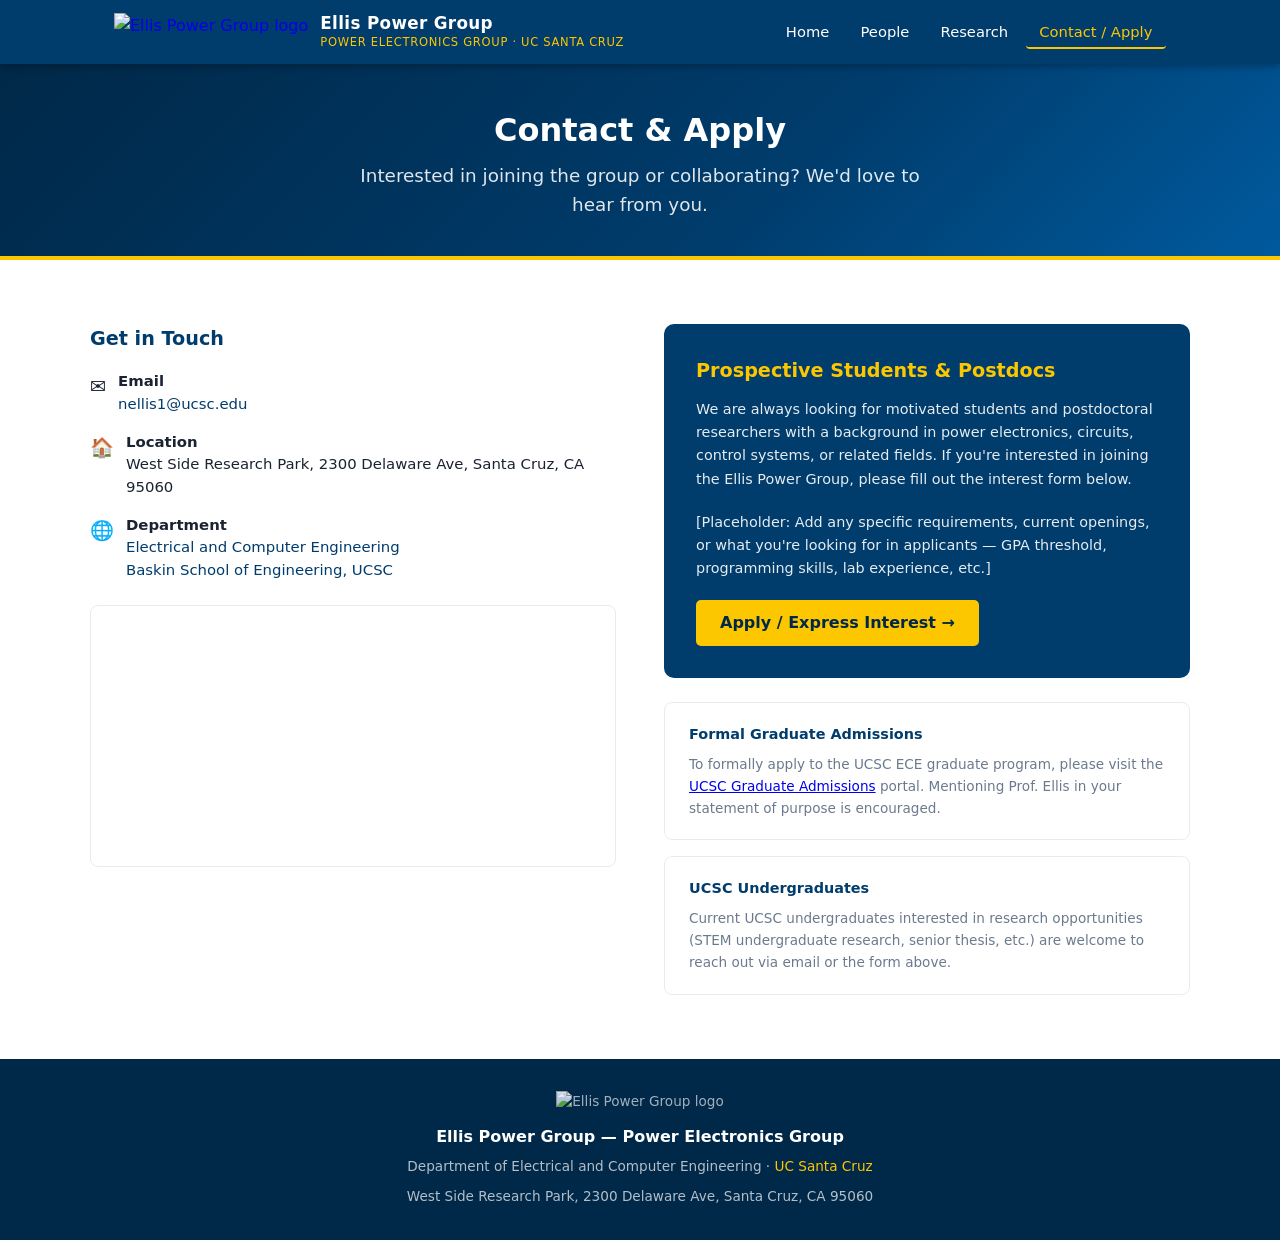
==== contact.html @ 70a6566e "remove room number" ====
<!DOCTYPE html>
<html lang="en">
<head>
  <meta charset="UTF-8" />
  <meta name="viewport" content="width=device-width, initial-scale=1.0" />
  <title>Contact / Apply — Ellis Power Group | UC Santa Cruz</title>
  <link rel="icon" href="images/EPG_simple_blue.png" type="image/png">
  <link rel="stylesheet" href="css/style.css" />
</head>
<body>

  <!-- ── Navbar ── -->
  <nav>
    <div class="nav-inner">
      <a href="index.html" class="nav-brand">
        <img src="images/EPG_simple_transparent_white.png" alt="Ellis Power Group logo" class="nav-logo">
        <div class="nav-brand-text">
          <span class="lab-name">Ellis Power Group</span>
          <span class="lab-sub">Power Electronics Group · UC Santa Cruz</span>
        </div>
      </a>
      <button class="nav-toggle" aria-label="Toggle menu" onclick="document.querySelector('.nav-links').classList.toggle('open')">
        <span></span><span></span><span></span>
      </button>
      <ul class="nav-links">
        <li><a href="index.html">Home</a></li>
        <li><a href="people.html">People</a></li>
        <li><a href="research.html">Research</a></li>
        <li><a href="contact.html" class="active">Contact / Apply</a></li>
      </ul>
    </div>
  </nav>

  <!-- ── Page header ── -->
  <header class="hero" style="padding: 3rem 1.5rem 2.5rem;">
    <h1 style="font-size:2rem;">Contact & Apply</h1>
    <p class="subtitle" style="margin-bottom:0;">
      Interested in joining the group or collaborating? We'd love to hear from you.
    </p>
  </header>

  <!-- ── Contact + Apply ── -->
  <section class="section">
    <div class="container">
      <div class="contact-grid">

        <!-- Left: contact info -->
        <div class="contact-info">
          <h3>Get in Touch</h3>

          <div class="contact-item">
            <span class="contact-icon">&#9993;</span>
            <p>
              <strong>Email</strong><br />
              <a href="mailto:nellis1@ucsc.edu">nellis1@ucsc.edu</a>
            </p>
          </div>

          <div class="contact-item">
            <span class="contact-icon">&#127968;</span>
            <p>
              <strong>Location</strong><br />
              West Side Research Park, 2300 Delaware Ave, Santa Cruz, CA 95060
            </p>
          </div>

          <div class="contact-item">
            <span class="contact-icon">&#127760;</span>
            <p>
              <strong>Department</strong><br />
              <a href="https://www.soe.ucsc.edu/departments/electrical-and-computer-engineering" target="_blank">
                Electrical and Computer Engineering<br />
                Baskin School of Engineering, UCSC
              </a>
            </p>
          </div>

          <!-- Optional: embedded map or photo of building -->
          <div style="margin-top:1.5rem; border-radius:8px; overflow:hidden; border:1px solid var(--gray-light);">
            <iframe
              src="https://maps.google.com/maps?q=2300+Delaware+Ave,+Santa+Cruz,+CA+95060&output=embed"
              width="100%"
              height="260"
              style="border:0; display:block;"
              allowfullscreen=""
              loading="lazy"
              referrerpolicy="no-referrer-when-downgrade"
              title="Ellis Power Group location">
            </iframe>
          </div>
        </div>

        <!-- Right: apply box -->
        <div>
          <div class="apply-box">
            <h3>Prospective Students & Postdocs</h3>
            <p>
              We are always looking for motivated students and postdoctoral researchers
              with a background in power electronics, circuits, control systems, or
              related fields. If you're interested in joining the Ellis Power Group, please
              fill out the interest form below.
            </p>
            <p>
              [Placeholder: Add any specific requirements, current openings, or what
              you're looking for in applicants — GPA threshold, programming skills,
              lab experience, etc.]
            </p>
            <!--
              Replace the href below with your actual Google Form URL.
              It will look like: https://forms.gle/XXXXXXXXXXXXXXXXXX
            -->
            <a href="[YOUR GOOGLE FORM URL HERE]" target="_blank" class="btn btn-gold" style="font-size:1rem; padding: 0.65rem 1.5rem;">
              Apply / Express Interest &#8594;
            </a>
          </div>

          <!-- Graduate admissions note -->
          <div style="margin-top:1.5rem; padding:1.25rem 1.5rem; border:1px solid var(--gray-light); border-radius:8px;">
            <p style="font-size:0.9rem; font-weight:700; color:var(--blue); margin-bottom:0.5rem;">
              Formal Graduate Admissions
            </p>
            <p style="font-size:0.85rem; color:var(--gray); line-height:1.6;">
              To formally apply to the UCSC ECE graduate program, please visit the
              <a href="https://gradadmissions.ucsc.edu/" target="_blank">UCSC Graduate Admissions</a>
              portal. Mentioning Prof. Ellis in your statement of purpose is encouraged.
            </p>
          </div>

          <!-- Undergraduate note -->
          <div style="margin-top:1rem; padding:1.25rem 1.5rem; border:1px solid var(--gray-light); border-radius:8px;">
            <p style="font-size:0.9rem; font-weight:700; color:var(--blue); margin-bottom:0.5rem;">
              UCSC Undergraduates
            </p>
            <p style="font-size:0.85rem; color:var(--gray); line-height:1.6;">
              Current UCSC undergraduates interested in research opportunities (STEM undergraduate
              research, senior thesis, etc.) are welcome to reach out via email or the form above.
            </p>
          </div>
        </div>

      </div>
    </div>
  </section>

  <!-- ── Footer ── -->
  <footer>
    <div class="footer-inner">
      <img src="images/EPG_simple_transparent_white.png" alt="Ellis Power Group logo" class="footer-logo">
      <p class="footer-top">Ellis Power Group — Power Electronics Group</p>
      <p>Department of Electrical and Computer Engineering · <a href="https://www.ucsc.edu" target="_blank">UC Santa Cruz</a></p>
      <p style="margin-top:0.5rem;">West Side Research Park, 2300 Delaware Ave, Santa Cruz, CA 95060</p>
    </div>
  </footer>

</body>
</html>
---- css/style.css ----
/* UCSC Ellis Power Group — Power Electronics Lab */
:root {
  --blue: #003C6C;
  --blue-dark: #002848;
  --gold: #FDC700;
  --gold-dark: #e0b000;
  --white: #ffffff;
  --off-white: #f5f7fa;
  --gray-light: #e8ecf0;
  --gray: #6b7a8d;
  --text: #1a2332;
}

* {
  box-sizing: border-box;
  margin: 0;
  padding: 0;
}

body {
  font-family: 'Segoe UI', system-ui, -apple-system, sans-serif;
  color: var(--text);
  background: var(--white);
  line-height: 1.6;
}

/* ── Navbar ── */
nav {
  background: var(--blue);
  position: sticky;
  top: 0;
  z-index: 100;
  box-shadow: 0 2px 8px rgba(0,0,0,0.3);
}

.nav-inner {
  max-width: 1100px;
  margin: 0 auto;
  padding: 0 1.5rem;
  display: flex;
  align-items: center;
  justify-content: space-between;
  height: 64px;
}

.nav-brand {
  display: flex;
  flex-direction: row;
  align-items: center;
  gap: 0.75rem;
  text-decoration: none;
}

.nav-logo {
  height: 38px;
  width: auto;
  flex-shrink: 0;
}

.nav-brand-text {
  display: flex;
  flex-direction: column;
}

.nav-brand .lab-name {
  color: var(--white);
  font-size: 1.05rem;
  font-weight: 700;
  letter-spacing: 0.02em;
  line-height: 1.2;
}

.nav-brand .lab-sub {
  color: var(--gold);
  font-size: 0.72rem;
  font-weight: 500;
  letter-spacing: 0.06em;
  text-transform: uppercase;
}

.nav-links {
  list-style: none;
  display: flex;
  gap: 0.25rem;
}

.nav-links a {
  color: var(--white);
  text-decoration: none;
  font-size: 0.92rem;
  font-weight: 500;
  padding: 0.4rem 0.85rem;
  border-radius: 4px;
  transition: background 0.15s, color 0.15s;
  border-bottom: 2px solid transparent;
}

.nav-links a:hover {
  background: rgba(255,255,255,0.1);
  border-bottom-color: var(--gold);
}

.nav-links a.active {
  color: var(--gold);
  border-bottom-color: var(--gold);
}

/* Hamburger (mobile) */
.nav-toggle {
  display: none;
  background: none;
  border: none;
  cursor: pointer;
  padding: 0.5rem;
}

.nav-toggle span {
  display: block;
  width: 22px;
  height: 2px;
  background: var(--white);
  margin: 5px 0;
  transition: transform 0.2s;
}

/* ── Hero ── */
.hero {
  background: linear-gradient(135deg, var(--blue-dark) 0%, var(--blue) 60%, #005a9e 100%);
  color: var(--white);
  padding: 5rem 1.5rem 4rem;
  text-align: center;
  position: relative;
  overflow: hidden;
}

.hero::after {
  content: '';
  position: absolute;
  bottom: 0;
  left: 0;
  right: 0;
  height: 4px;
  background: var(--gold);
}

.hero h1 {
  font-size: 2.6rem;
  font-weight: 800;
  line-height: 1.15;
  max-width: 720px;
  margin: 0 auto 0.75rem;
}

.hero h1 span {
  color: var(--gold);
}

.hero .subtitle {
  font-size: 1.15rem;
  opacity: 0.88;
  max-width: 600px;
  margin: 0 auto 2rem;
}

.hero .ucsc-tag {
  display: inline-block;
  background: rgba(253, 199, 0, 0.15);
  border: 1px solid var(--gold);
  color: var(--gold);
  font-size: 0.8rem;
  font-weight: 600;
  letter-spacing: 0.08em;
  text-transform: uppercase;
  padding: 0.3rem 0.9rem;
  border-radius: 20px;
  margin-bottom: 1.2rem;
}

/* ── Sections ── */
.section {
  padding: 4rem 1.5rem;
}

.section-alt {
  background: var(--off-white);
}

.section-tight {
  padding-top: 2rem;
  padding-bottom: 2rem;
}

.container {
  max-width: 1100px;
  margin: 0 auto;
}

.section-title {
  font-size: 1.7rem;
  font-weight: 700;
  color: var(--blue);
  margin-bottom: 0.4rem;
}

.section-title::after {
  content: '';
  display: block;
  width: 48px;
  height: 3px;
  background: var(--gold);
  margin-top: 0.5rem;
  border-radius: 2px;
}

.section-lead {
  color: var(--gray);
  font-size: 1rem;
  margin-top: 0.75rem;
  margin-bottom: 2.5rem;
  max-width: 680px;
}

/* ── Cards ── */
.card-grid {
  display: grid;
  gap: 1.5rem;
}

.card-grid-3 { grid-template-columns: repeat(auto-fill, minmax(280px, 1fr)); }
.card-grid-2 { grid-template-columns: repeat(auto-fill, minmax(340px, 1fr)); }

.card {
  background: var(--white);
  border-radius: 10px;
  overflow: hidden;
  box-shadow: 0 2px 10px rgba(0,0,0,0.07);
  transition: transform 0.2s, box-shadow 0.2s;
  border: 1px solid var(--gray-light);
  display: flex;
  flex-direction: column;
}

.research-body {
  display: flex;
  flex-direction: column;
  flex: 1;
}

.card:hover {
  transform: translateY(-3px);
  box-shadow: 0 6px 20px rgba(0,0,0,0.12);
}

/* ── People Cards ── */
.person-img {
  width: 100%;
  aspect-ratio: 1/1;
  object-fit: cover;
  background: var(--gray-light);
  display: flex;
  align-items: center;
  justify-content: center;
  font-size: 3rem;
  color: var(--gray);
}

.person-img.placeholder {
  height: 220px;
  background: linear-gradient(135deg, var(--gray-light), #d0d8e0);
  display: flex;
  align-items: center;
  justify-content: center;
}

.person-img.placeholder::after {
  content: '👤';
  font-size: 3.5rem;
  opacity: 0.4;
}

.person-body {
  padding: 1.25rem;
}

.person-name {
  font-size: 1.1rem;
  font-weight: 700;
  color: var(--blue);
  margin-bottom: 0.2rem;
}

.person-role {
  font-size: 0.82rem;
  font-weight: 600;
  color: var(--gold-dark);
  text-transform: uppercase;
  letter-spacing: 0.05em;
  margin-bottom: 0.6rem;
}

.person-bio {
  font-size: 0.88rem;
  color: var(--gray);
  line-height: 1.55;
}

/* PI card — spans full width */
.pi-card {
  grid-column: 1 / -1;
  display: flex;
  flex-direction: row;
  gap: 2rem;
  align-items: flex-start;
}

.pi-card .person-img.placeholder {
  flex-shrink: 0;
  width: 180px;
  height: 180px;
  border-radius: 8px;
}

.pi-card .person-body {
  padding: 1.5rem 1.5rem 1.5rem 0;
}

.pi-card .person-name { font-size: 1.4rem; }

/* ── Research Cards ── */
.research-img {
  width: 100%;
  height: 200px;
  object-fit: contain;
  background: #fff;
}

.research-img.placeholder {
  display: flex;
  align-items: center;
  justify-content: center;
  background: linear-gradient(135deg, #002848, var(--blue));
  color: var(--gold);
  font-size: 0.85rem;
  font-weight: 600;
  letter-spacing: 0.05em;
  text-transform: uppercase;
}

.research-body {
  padding: 1.25rem;
}

.research-body .btn {
  margin-top: auto;
  align-self: flex-start;
}

.research-title {
  font-size: 1rem;
  font-weight: 700;
  color: var(--blue);
  margin-bottom: 0.5rem;
  line-height: 1.35;
}

.research-desc {
  font-size: 0.87rem;
  color: var(--gray);
  margin-bottom: 1rem;
  line-height: 1.55;
}

#news-section .research-desc {
  display: -webkit-box;
  -webkit-line-clamp: 3;
  -webkit-box-orient: vertical;
  overflow: hidden;
}

.btn {
  display: inline-block;
  padding: 0.45rem 1rem;
  border-radius: 5px;
  font-size: 0.85rem;
  font-weight: 600;
  text-decoration: none;
  transition: background 0.15s, color 0.15s;
}

.btn-blue {
  background: var(--blue);
  color: var(--white);
}

.btn-blue:hover {
  background: var(--blue-dark);
}

.btn-outline {
  border: 2px solid var(--blue);
  color: var(--blue);
  background: transparent;
}

.btn-outline:hover {
  background: var(--blue);
  color: var(--white);
}

/* ── Contact Page ── */
.contact-grid {
  display: grid;
  grid-template-columns: 1fr 1fr;
  gap: 3rem;
  align-items: start;
}

.contact-info h3 {
  font-size: 1.2rem;
  color: var(--blue);
  margin-bottom: 1rem;
}

.contact-item {
  display: flex;
  gap: 0.75rem;
  margin-bottom: 1rem;
  align-items: flex-start;
}

.contact-icon {
  font-size: 1.2rem;
  margin-top: 0.1rem;
  flex-shrink: 0;
}

.contact-item p {
  font-size: 0.93rem;
  color: var(--text);
  line-height: 1.5;
}

.contact-item a {
  color: var(--blue);
  text-decoration: none;
}

.contact-item a:hover {
  text-decoration: underline;
}

.apply-box {
  background: var(--blue);
  color: var(--white);
  border-radius: 10px;
  padding: 2rem;
}

.apply-box h3 {
  font-size: 1.2rem;
  margin-bottom: 0.75rem;
  color: var(--gold);
}

.apply-box p {
  font-size: 0.9rem;
  opacity: 0.9;
  margin-bottom: 1.25rem;
  line-height: 1.6;
}

.btn-gold {
  background: var(--gold);
  color: var(--blue-dark);
  font-weight: 700;
}

.btn-gold:hover {
  background: var(--gold-dark);
}

/* ── Highlights (home) ── */
.highlight-strip {
  display: grid;
  grid-template-columns: repeat(auto-fit, minmax(200px, 1fr));
  gap: 1.5rem;
  margin-top: 2rem;
}

.highlight-item {
  text-align: center;
  padding: 1.5rem 1rem;
  border-radius: 8px;
  background: var(--white);
  border: 1px solid var(--gray-light);
}

.highlight-number {
  font-size: 2.2rem;
  font-weight: 800;
  color: var(--blue);
  display: block;
}

.highlight-label {
  font-size: 0.85rem;
  color: var(--gray);
  font-weight: 500;
}

/* ── Footer ── */
footer {
  background: var(--blue-dark);
  color: rgba(255,255,255,0.7);
  text-align: center;
  padding: 2rem 1.5rem;
  font-size: 0.85rem;
}

footer a {
  color: var(--gold);
  text-decoration: none;
}

footer a:hover { text-decoration: underline; }

footer .footer-inner {
  max-width: 1100px;
  margin: 0 auto;
}

footer .footer-top {
  font-size: 1rem;
  font-weight: 600;
  color: var(--white);
  margin-bottom: 0.4rem;
}

.footer-logo {
  height: 48px;
  width: auto;
  opacity: 0.9;
  margin-bottom: 0.75rem;
}

/* ── About layout ── */
.about-layout {
  display: flex;
  align-items: center;
  gap: 3rem;
}

.about-text {
  flex: 1;
}

.about-logo {
  flex-shrink: 0;
}

.about-logo img {
  width: 220px;
  height: auto;
}

/* ── Group dividers ── */
.people-group-label {
  font-size: 1.1rem;
  font-weight: 700;
  color: var(--blue);
  border-bottom: 2px solid var(--gold);
  padding-bottom: 0.4rem;
  margin: 2.5rem 0 1.25rem;
}

/* ── Responsive ── */
@media (max-width: 768px) {
  .nav-links { display: none; flex-direction: column; position: absolute; top: 64px; left: 0; right: 0; background: var(--blue-dark); padding: 1rem; gap: 0; }
  .nav-links.open { display: flex; }
  .nav-links a { padding: 0.75rem 1rem; border-radius: 0; border-bottom: 1px solid rgba(255,255,255,0.1); }
  .nav-toggle { display: block; }

  .hero h1 { font-size: 1.8rem; }
  .about-layout { flex-direction: column; }
  .about-logo img { width: 160px; }
  .pi-card { flex-direction: column; }
  .pi-card .person-img.placeholder { width: 100%; }
  .contact-grid { grid-template-columns: 1fr; }
}

/* ── News Carousel ── */
.carousel-wrapper {
  display: flex;
  align-items: center;
  gap: 0.75rem;
}

.carousel-track-container {
  overflow: hidden;
  flex: 1;
}

.carousel-track {
  display: flex;
  gap: 1.5rem;
  transition: transform 0.4s ease;
}

.carousel-track .card {
  flex: 0 0 calc(33.333% - 1rem);
  min-width: 0;
}

@media (max-width: 1023px) {
  .carousel-track .card { flex: 0 0 calc(50% - 0.75rem); }
}

@media (max-width: 639px) {
  .carousel-track .card { flex: 0 0 100%; }
}

.carousel-btn {
  flex-shrink: 0;
  width: 2.5rem;
  height: 2.5rem;
  border-radius: 50%;
  border: none;
  background: var(--blue);
  color: #fff;
  font-size: 1.6rem;
  line-height: 1;
  cursor: pointer;
  display: flex;
  align-items: center;
  justify-content: center;
  transition: background 0.2s;
}

.carousel-btn:hover { background: var(--blue-dark); }
.carousel-btn:disabled { background: var(--gray-light); cursor: default; }

/* ── News Modal ── */
.modal-overlay {
  display: none;
  position: fixed;
  inset: 0;
  background: rgba(0,0,0,0.5);
  z-index: 1000;
  align-items: center;
  justify-content: center;
  padding: 1.5rem;
}

.modal-overlay.open {
  display: flex;
}

.modal-box {
  background: #fff;
  border-radius: 10px;
  padding: 2rem;
  max-width: 620px;
  width: 100%;
  max-height: 80vh;
  overflow-y: auto;
  position: relative;
  box-shadow: 0 8px 32px rgba(0,0,0,0.2);
}

.modal-close {
  position: absolute;
  top: 1rem;
  right: 1rem;
  background: none;
  border: none;
  font-size: 1.5rem;
  cursor: pointer;
  color: var(--gray);
  line-height: 1;
}

.modal-close:hover {
  color: var(--blue);
}
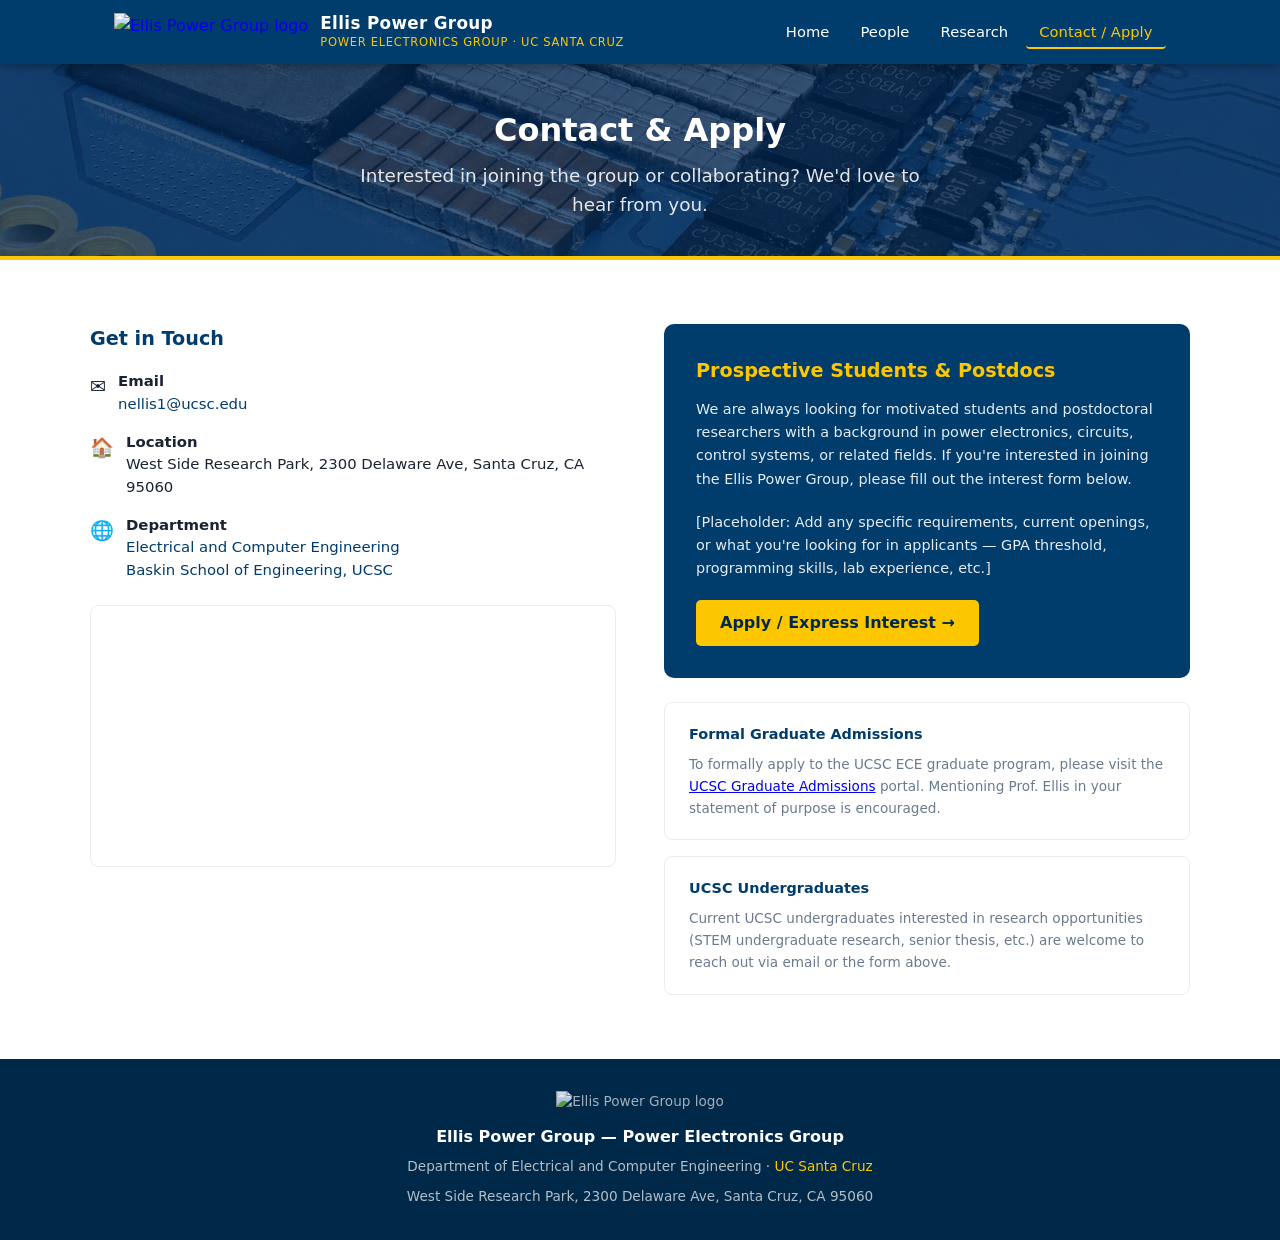
==== commit 27bbe044: "Deploy latest site updates" ====
--- a/contact.html
+++ b/contact.html
@@ -78,7 +78,7 @@
           <!-- Optional: embedded map or photo of building -->
           <div style="margin-top:1.5rem; border-radius:8px; overflow:hidden; border:1px solid var(--gray-light);">
             <iframe
-              src="https://maps.google.com/maps?q=2300+Delaware+Ave,+Santa+Cruz,+CA+95060&output=embed"
+              src="https://maps.google.com/maps?q=2300+Delaware+Ave,+Santa+Cruz,+CA+95060&z=13&output=embed"
               width="100%"
               height="260"
               style="border:0; display:block;"
--- a/css/style.css
+++ b/css/style.css
@@ -125,12 +125,22 @@
 
 /* ── Hero ── */
 .hero {
-  background: linear-gradient(135deg, var(--blue-dark) 0%, var(--blue) 60%, #005a9e 100%);
+  background: url('../images/banner_blue3.png') center/cover no-repeat;
+  background-color: var(--blue-dark);
   color: var(--white);
   padding: 5rem 1.5rem 4rem;
   text-align: center;
   position: relative;
   overflow: hidden;
+}
+
+.hero::before {
+  content: '';
+  position: absolute;
+  inset: 0;
+  background: rgba(0, 38, 82, 0.75);
+  pointer-events: none;
+  z-index: 0;
 }
 
 .hero::after {
@@ -141,6 +151,12 @@
   right: 0;
   height: 4px;
   background: var(--gold);
+  z-index: 1;
+}
+
+.hero > * {
+  position: relative;
+  z-index: 2;
 }
 
 .hero h1 {
@@ -332,6 +348,7 @@
   height: 200px;
   object-fit: contain;
   background: #fff;
+  margin-top: 0.75rem;
 }
 
 .research-img.placeholder {
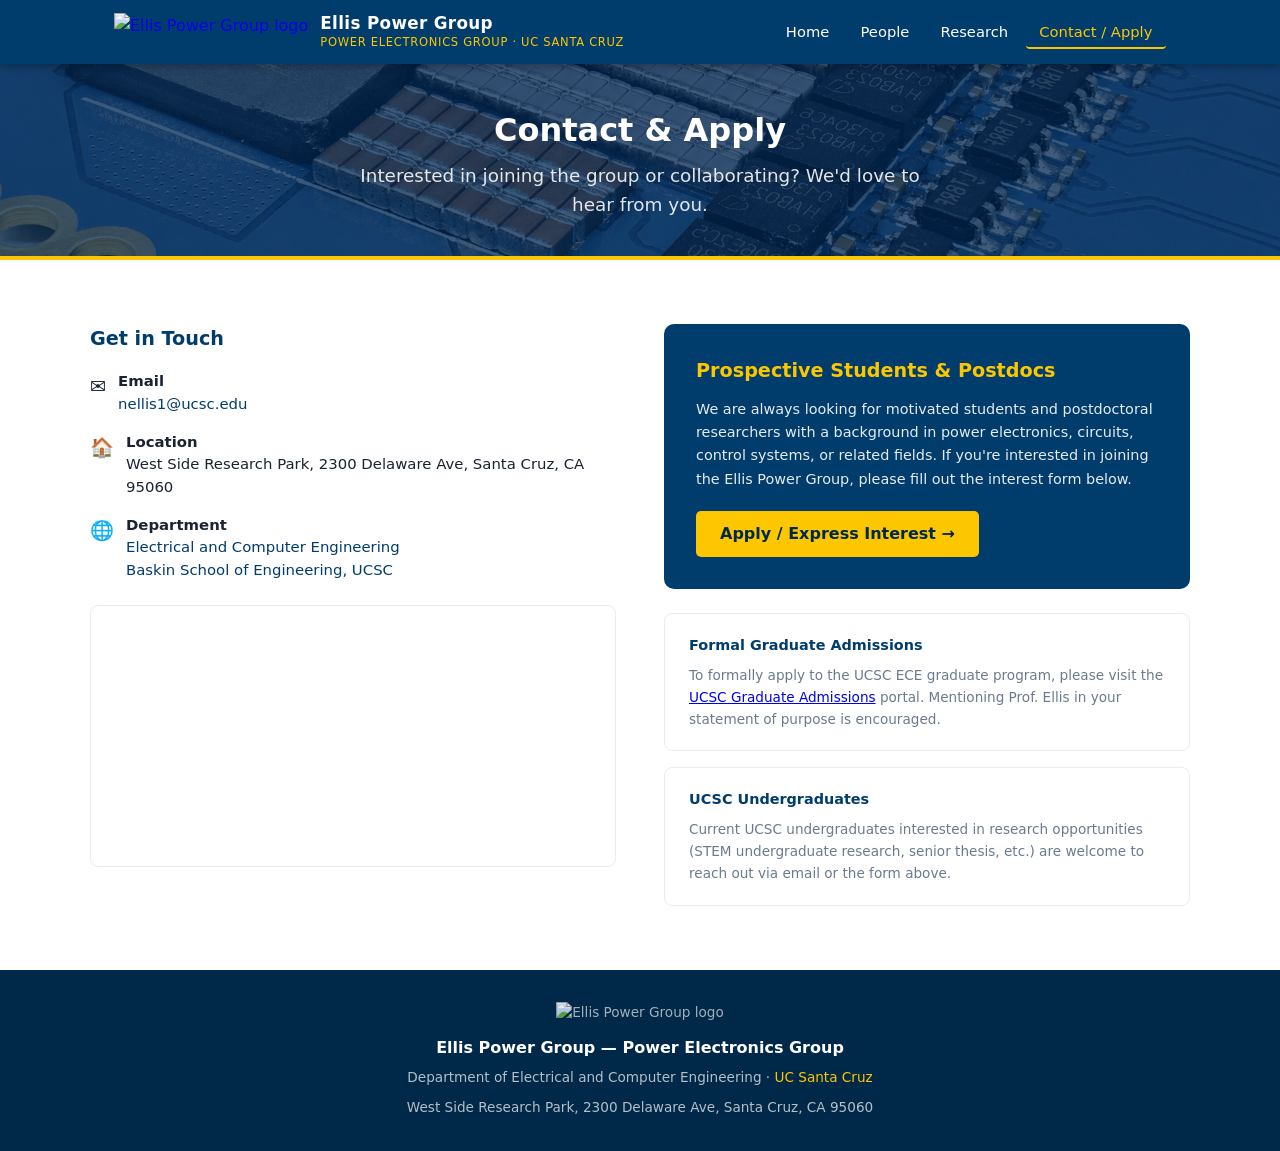
==== commit c1f256a5: "Update homepage news and research assets" ====
--- a/contact.html
+++ b/contact.html
@@ -100,11 +100,6 @@
               related fields. If you're interested in joining the Ellis Power Group, please
               fill out the interest form below.
             </p>
-            <p>
-              [Placeholder: Add any specific requirements, current openings, or what
-              you're looking for in applicants — GPA threshold, programming skills,
-              lab experience, etc.]
-            </p>
             <!--
               Replace the href below with your actual Google Form URL.
               It will look like: https://forms.gle/XXXXXXXXXXXXXXXXXX
--- a/css/style.css
+++ b/css/style.css
@@ -203,7 +203,7 @@
 
 .section-tight {
   padding-top: 2rem;
-  padding-bottom: 2rem;
+  padding-bottom: 1rem;
 }
 
 .container {
@@ -236,6 +236,28 @@
   max-width: 680px;
 }
 
+.section-lead:not(:last-child) {
+  margin-bottom: 1rem;
+}
+
+.section-note {
+  background: rgba(31, 97, 170, 0.08);
+  border: 1px solid rgba(31, 97, 170, 0.18);
+  border-radius: 1rem;
+  padding: 1rem 1rem;
+  max-width: 720px;
+}
+
+.section-note a {
+  color: var(--blue);
+  text-decoration: none;
+  font-weight: 600;
+}
+
+.section-note a:hover {
+  text-decoration: underline;
+}
+
 /* ── Cards ── */
 .card-grid {
   display: grid;
@@ -345,7 +367,7 @@
 /* ── Research Cards ── */
 .research-img {
   width: 100%;
-  height: 200px;
+  height: 230px;
   object-fit: contain;
   background: #fff;
   margin-top: 0.75rem;
@@ -365,11 +387,46 @@
 
 .research-body {
   padding: 1.25rem;
+  position: relative;
 }
 
 .research-body .btn {
   margin-top: auto;
   align-self: flex-start;
+}
+
+.bpec-badge {
+  position: absolute;
+  bottom: 1.35rem;
+  right: 1.25rem;
+  max-height: 1.28rem;
+  width: auto;
+  display: block;
+}
+
+.bpec-badge img,
+.bpec-badge {
+  width: auto;
+  height: 100%;
+  object-fit: contain;
+  display: block;
+}
+
+.infineon-badge {
+  position: absolute;
+  bottom: 1.35rem;
+  right: 1.25rem;
+  max-height: 1.664rem;
+  width: auto;
+  display: block;
+}
+
+.infineon-badge img,
+.infineon-badge {
+  width: auto;
+  height: 100%;
+  object-fit: contain;
+  display: block;
 }
 
 .research-title {
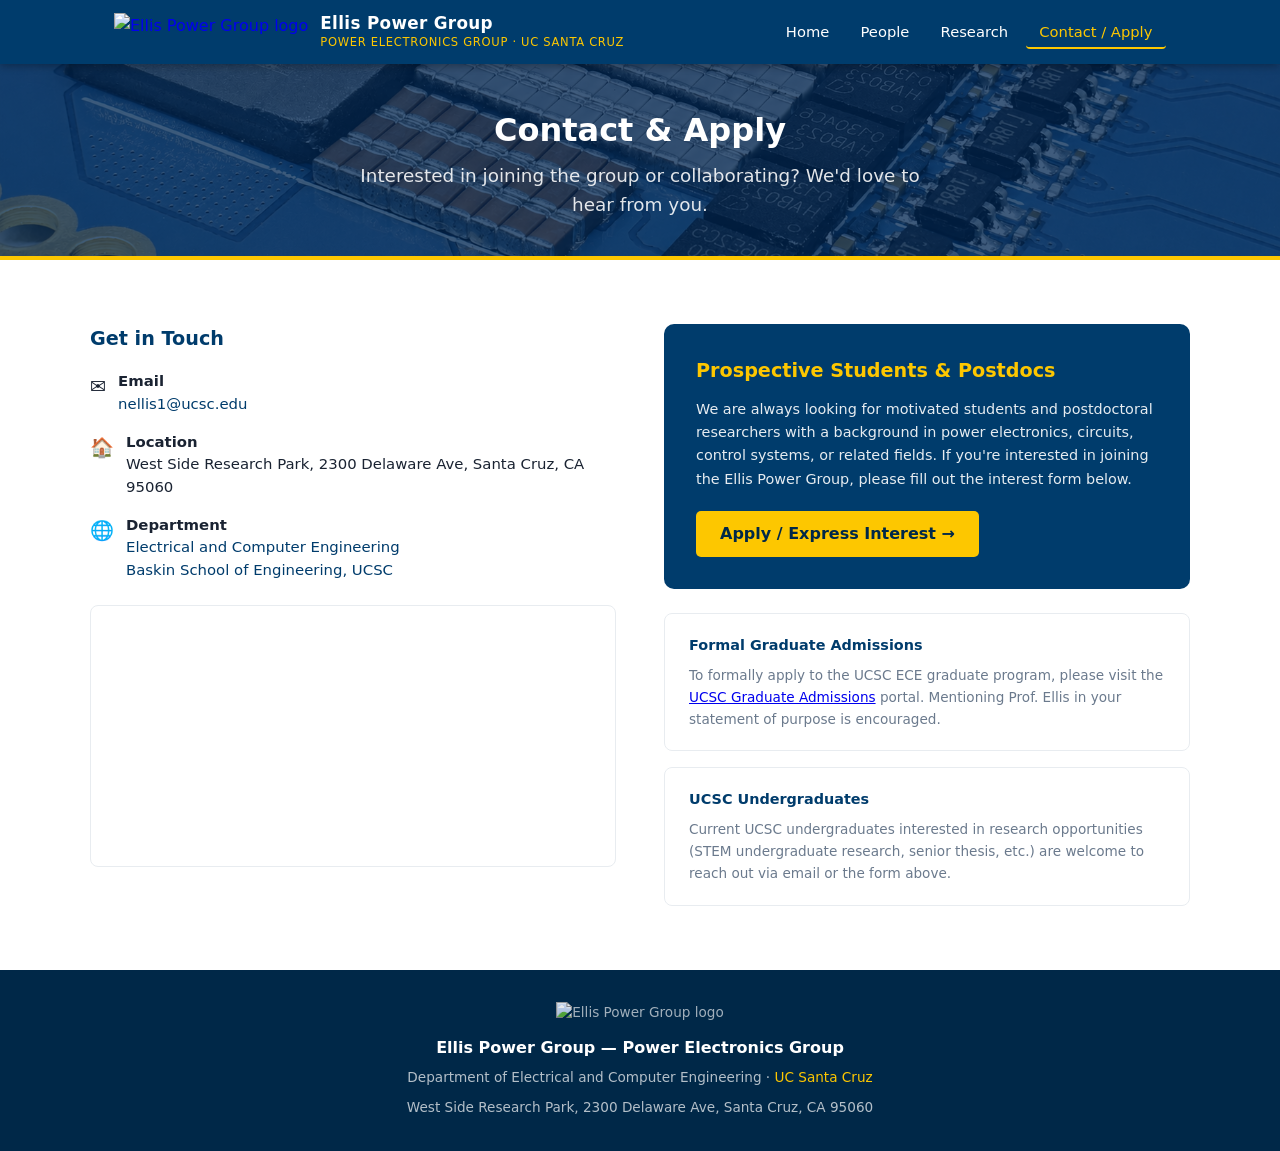
==== commit 5c672d16: "Deploy website updates" ====
--- a/contact.html
+++ b/contact.html
@@ -100,11 +100,7 @@
               related fields. If you're interested in joining the Ellis Power Group, please
               fill out the interest form below.
             </p>
-            <!--
-              Replace the href below with your actual Google Form URL.
-              It will look like: https://forms.gle/XXXXXXXXXXXXXXXXXX
-            -->
-            <a href="[YOUR GOOGLE FORM URL HERE]" target="_blank" class="btn btn-gold" style="font-size:1rem; padding: 0.65rem 1.5rem;">
+            <a href="https://forms.gle/TK3zUsSWqsziDMEFA" target="_blank" class="btn btn-gold" style="font-size:1rem; padding: 0.65rem 1.5rem;">
               Apply / Express Interest &#8594;
             </a>
           </div>
